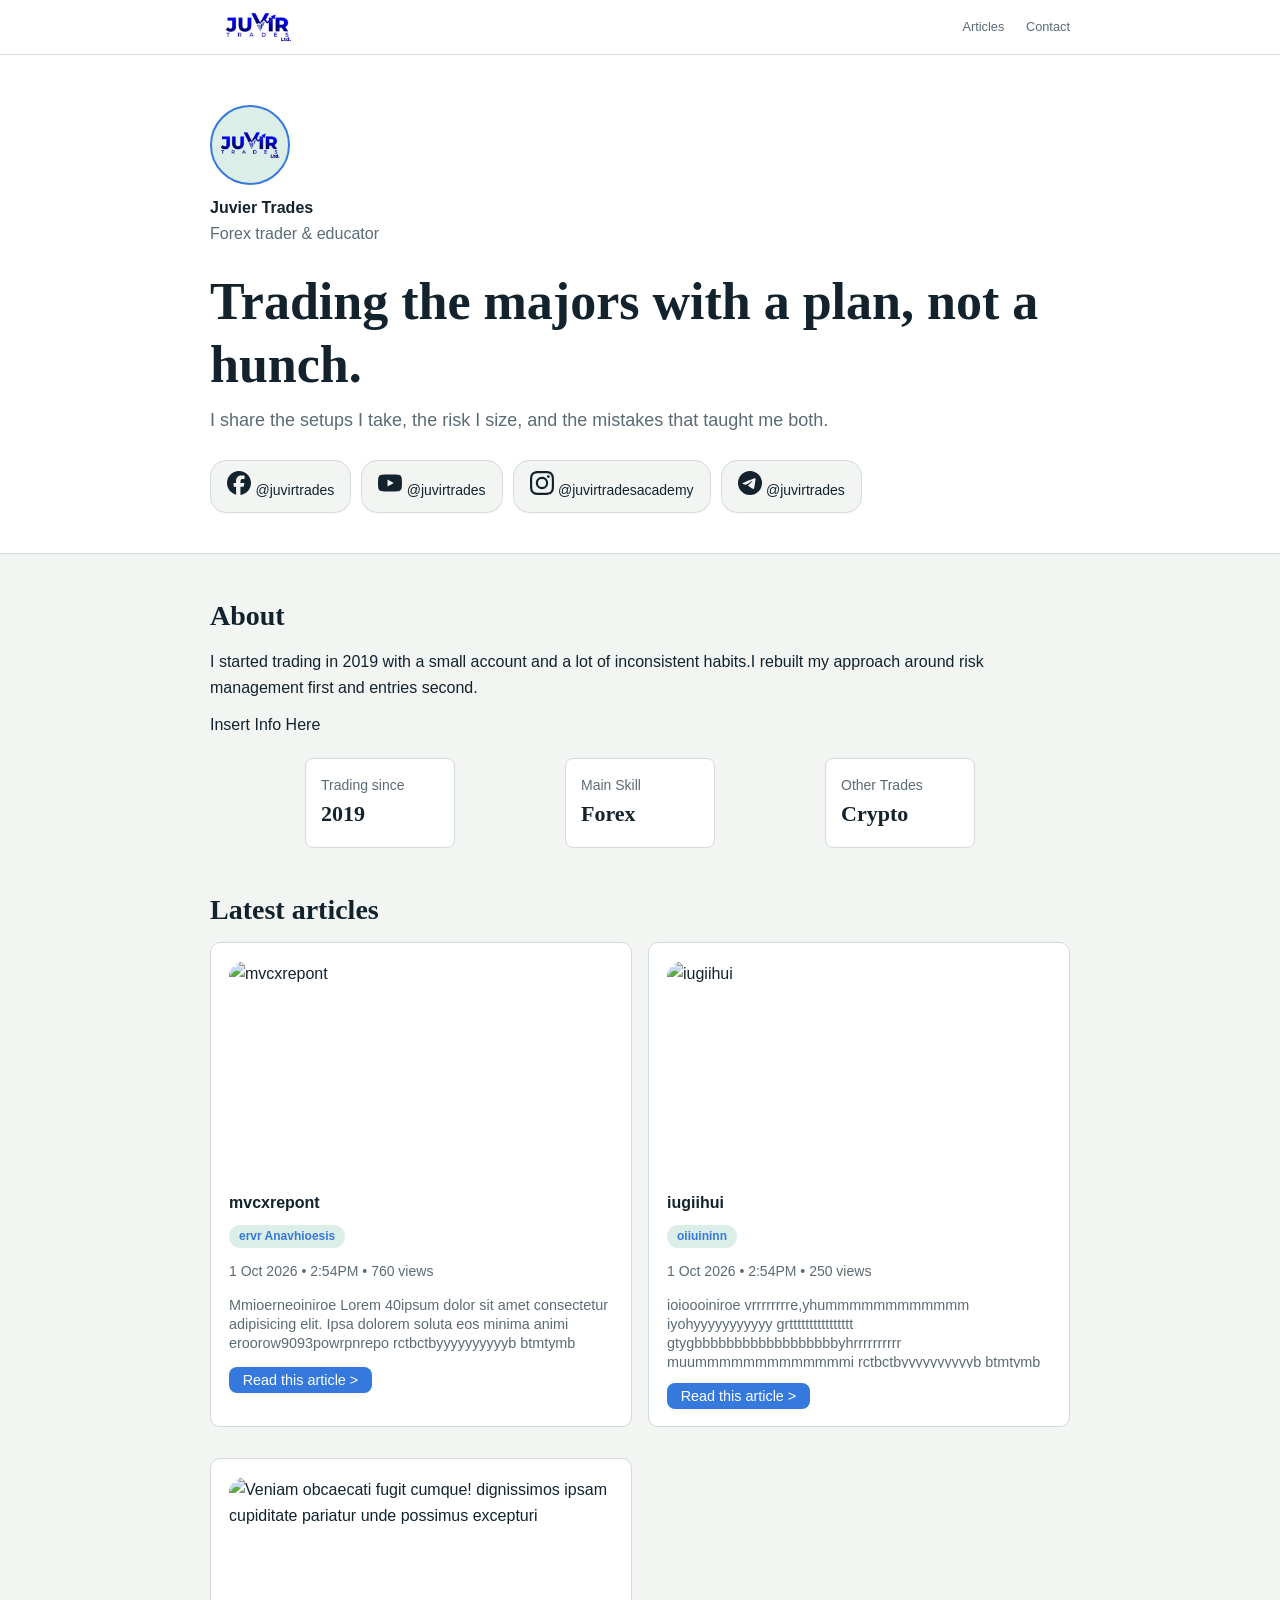
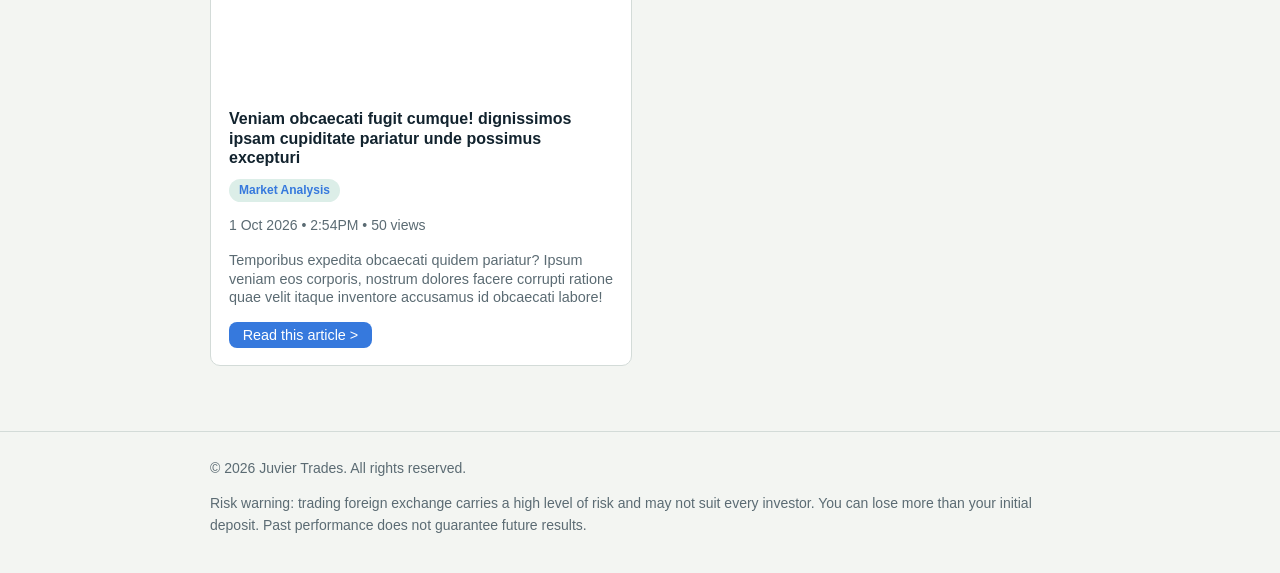
==== index.html @ c300df81 "Add files via upload" ====
<!DOCTYPE html>
<html lang="en">

<head>
  <meta charset="UTF-8">
  <meta name="viewport" content="width=device-width, initial-scale=1">
  <title>Juvier Trades | Forex Trader & Educator</title>
  <link rel="stylesheet" href="bio.css">

</head>

<body onload="get_bio_social_links(); get_latest_articles('.latest-articles')">
  <svg xmlns="http://www.w3.org/2000/svg" style="display:none">
    <symbol id="facebook" viewBox="0 0 24 24">
      <title>Facebook</title>
      <path
        d="M9.101 23.691v-7.98H6.627v-3.667h2.474v-1.58c0-4.085 1.848-5.978 5.858-5.978.401 0 .955.042 1.468.103a8.68 8.68 0 0 1 1.141.195v3.325a8.623 8.623 0 0 0-.653-.036 26.805 26.805 0 0 0-.733-.009c-.707 0-1.259.096-1.675.309a1.686 1.686 0 0 0-.679.622c-.258.42-.374.995-.374 1.752v1.297h3.919l-.386 2.103-.287 1.564h-3.246v8.245C19.396 23.238 24 18.179 24 12.044c0-6.627-5.373-12-12-12s-12 5.373-12 12c0 5.628 3.874 10.35 9.101 11.647Z" />
    </symbol>
    <symbol id="threads" viewBox="0 0 24 24">
      <title>Threads</title>
      <path
        d="M18.263 11.097c-.03-3.486-1.92-5.586-5.111-5.586-2.13 0-3.922.963-4.863 2.499l2.062 1.438c.535-.843 1.272-1.543 2.628-1.543 1.528 0 2.318.85 2.544 2.431a15 15 0 0 0-2.236-.173c-4.125 0-6.068 1.867-6.068 4.336s1.943 3.99 4.804 3.99c3.139 0 5.013-2.115 5.781-4.735.798.361 1.348 1.204 1.348 2.47 0 3.387-3.907 5.232-7.22 5.232-4.885 0-8.077-3.207-8.077-8.424 0-6.392 4.223-10.487 9.9-10.487 3.808 0 5.69 1.671 6.97 3.914l2.108-1.475C21.44 2.078 18.331 0 13.663 0 6.227 0 1.168 5.277 1.168 12.934c0 7 4.953 11.066 10.856 11.066 4.878 0 9.809-2.846 9.809-7.716 0-2.545-1.46-4.231-3.569-5.187m-6.33 4.855c-1.077 0-2.026-.512-2.026-1.453 0-1.483 1.822-1.934 3.606-1.934.678 0 1.34.045 1.927.173-.422 1.927-1.671 3.215-3.508 3.214Z" />
    </symbol>
    <symbol id="instagram" viewBox="0 0 24 24">
      <title>Instagram</title>
      <path
        d="M7.0301.084c-1.2768.0602-2.1487.264-2.911.5634-.7888.3075-1.4575.72-2.1228 1.3877-.6652.6677-1.075 1.3368-1.3802 2.127-.2954.7638-.4956 1.6365-.552 2.914-.0564 1.2775-.0689 1.6882-.0626 4.947.0062 3.2586.0206 3.6671.0825 4.9473.061 1.2765.264 2.1482.5635 2.9107.308.7889.72 1.4573 1.388 2.1228.6679.6655 1.3365 1.0743 2.1285 1.38.7632.295 1.6361.4961 2.9134.552 1.2773.056 1.6884.069 4.9462.0627 3.2578-.0062 3.668-.0207 4.9478-.0814 1.28-.0607 2.147-.2652 2.9098-.5633.7889-.3086 1.4578-.72 2.1228-1.3881.665-.6682 1.0745-1.3378 1.3795-2.1284.2957-.7632.4966-1.636.552-2.9124.056-1.2809.0692-1.6898.063-4.948-.0063-3.2583-.021-3.6668-.0817-4.9465-.0607-1.2797-.264-2.1487-.5633-2.9117-.3084-.7889-.72-1.4568-1.3876-2.1228C21.2982 1.33 20.628.9208 19.8378.6165 19.074.321 18.2017.1197 16.9244.0645 15.6471.0093 15.236-.005 11.977.0014 8.718.0076 8.31.0215 7.0301.0839m.1402 21.6932c-1.17-.0509-1.8053-.2453-2.2287-.408-.5606-.216-.96-.4771-1.3819-.895-.422-.4178-.6811-.8186-.9-1.378-.1644-.4234-.3624-1.058-.4171-2.228-.0595-1.2645-.072-1.6442-.079-4.848-.007-3.2037.0053-3.583.0607-4.848.05-1.169.2456-1.805.408-2.2282.216-.5613.4762-.96.895-1.3816.4188-.4217.8184-.6814 1.3783-.9003.423-.1651 1.0575-.3614 2.227-.4171 1.2655-.06 1.6447-.072 4.848-.079 3.2033-.007 3.5835.005 4.8495.0608 1.169.0508 1.8053.2445 2.228.408.5608.216.96.4754 1.3816.895.4217.4194.6816.8176.9005 1.3787.1653.4217.3617 1.056.4169 2.2263.0602 1.2655.0739 1.645.0796 4.848.0058 3.203-.0055 3.5834-.061 4.848-.051 1.17-.245 1.8055-.408 2.2294-.216.5604-.4763.96-.8954 1.3814-.419.4215-.8181.6811-1.3783.9-.4224.1649-1.0577.3617-2.2262.4174-1.2656.0595-1.6448.072-4.8493.079-3.2045.007-3.5825-.006-4.848-.0608M16.953 5.5864A1.44 1.44 0 1 0 18.39 4.144a1.44 1.44 0 0 0-1.437 1.4424M5.8385 12.012c.0067 3.4032 2.7706 6.1557 6.173 6.1493 3.4026-.0065 6.157-2.7701 6.1506-6.1733-.0065-3.4032-2.771-6.1565-6.174-6.1498-3.403.0067-6.156 2.771-6.1496 6.1738M8 12.0077a4 4 0 1 1 4.008 3.9921A3.9996 3.9996 0 0 1 8 12.0077" />
    </symbol>
    <symbol id="x" viewBox="0 0 24 24">
      <title>X</title>
      <path
        d="M14.234 10.162 22.977 0h-2.072l-7.591 8.824L7.251 0H.258l9.168 13.343L.258 24H2.33l8.016-9.318L16.749 24h6.993zm-2.837 3.299-.929-1.329L3.076 1.56h3.182l5.965 8.532.929 1.329 7.754 11.09h-3.182z" />
    </symbol>
    <symbol id="youtube" viewBox="0 0 24 24">
      <title>YouTube</title>
      <path
        d="M23.498 6.186a3.016 3.016 0 0 0-2.122-2.136C19.505 3.545 12 3.545 12 3.545s-7.505 0-9.377.505A3.017 3.017 0 0 0 .502 6.186C0 8.07 0 12 0 12s0 3.93.502 5.814a3.016 3.016 0 0 0 2.122 2.136c1.871.505 9.376.505 9.376.505s7.505 0 9.377-.505a3.015 3.015 0 0 0 2.122-2.136C24 15.93 24 12 24 12s0-3.93-.502-5.814zM9.545 15.568V8.432L15.818 12l-6.273 3.568z" />
    </symbol>
    <symbol id="tiktok" viewBox="0 0 24 24">
      <title>TikTok</title>
      <path
        d="M12.525.02c1.31-.02 2.61-.01 3.91-.02.08 1.53.63 3.09 1.75 4.17 1.12 1.11 2.7 1.62 4.24 1.79v4.03c-1.44-.05-2.89-.35-4.2-.97-.57-.26-1.1-.59-1.62-.93-.01 2.92.01 5.84-.02 8.75-.08 1.4-.54 2.79-1.35 3.94-1.31 1.92-3.58 3.17-5.91 3.21-1.43.08-2.86-.31-4.08-1.03-2.02-1.19-3.44-3.37-3.65-5.71-.02-.5-.03-1-.01-1.49.18-1.9 1.12-3.72 2.58-4.96 1.66-1.44 3.98-2.13 6.15-1.72.02 1.48-.04 2.96-.04 4.44-.99-.32-2.15-.23-3.02.37-.63.41-1.11 1.04-1.36 1.75-.21.51-.15 1.07-.14 1.61.24 1.64 1.82 3.02 3.5 2.87 1.12-.01 2.19-.66 2.77-1.61.19-.33.4-.67.41-1.06.1-1.79.06-3.57.07-5.36.01-4.03-.01-8.05.02-12.07z" />
    </symbol>
    <symbol id="whatsapp" viewBox="0 0 24 24">
      <title>WhatsApp</title>
      <path
        d="M17.472 14.382c-.297-.149-1.758-.867-2.03-.967-.273-.099-.471-.148-.67.15-.197.297-.767.966-.94 1.164-.173.199-.347.223-.644.075-.297-.15-1.255-.463-2.39-1.475-.883-.788-1.48-1.761-1.653-2.059-.173-.297-.018-.458.13-.606.134-.133.298-.347.446-.52.149-.174.198-.298.298-.497.099-.198.05-.371-.025-.52-.075-.149-.669-1.612-.916-2.207-.242-.579-.487-.5-.669-.51-.173-.008-.371-.01-.57-.01-.198 0-.52.074-.792.372-.272.297-1.04 1.016-1.04 2.479 0 1.462 1.065 2.875 1.213 3.074.149.198 2.096 3.2 5.077 4.487.709.306 1.262.489 1.694.625.712.227 1.36.195 1.871.118.571-.085 1.758-.719 2.006-1.413.248-.694.248-1.289.173-1.413-.074-.124-.272-.198-.57-.347m-5.421 7.403h-.004a9.87 9.87 0 01-5.031-1.378l-.361-.214-3.741.982.998-3.648-.235-.374a9.86 9.86 0 01-1.51-5.26c.001-5.45 4.436-9.884 9.888-9.884 2.64 0 5.122 1.03 6.988 2.898a9.825 9.825 0 012.893 6.994c-.003 5.45-4.437 9.884-9.885 9.884m8.413-18.297A11.815 11.815 0 0012.05 0C5.495 0 .16 5.335.157 11.892c0 2.096.547 4.142 1.588 5.945L.057 24l6.305-1.654a11.882 11.882 0 005.683 1.448h.005c6.554 0 11.89-5.335 11.893-11.893a11.821 11.821 0 00-3.48-8.413Z" />
    </symbol>
    <symbol id="telegram" viewBox="0 0 24 24">
      <title>Telegram</title>
      <path
        d="M11.944 0A12 12 0 0 0 0 12a12 12 0 0 0 12 12 12 12 0 0 0 12-12A12 12 0 0 0 12 0a12 12 0 0 0-.056 0zm4.962 7.224c.1-.002.321.023.465.14a.506.506 0 0 1 .171.325c.016.093.036.306.02.472-.18 1.898-.962 6.502-1.36 8.627-.168.9-.499 1.201-.82 1.23-.696.065-1.225-.46-1.9-.902-1.056-.693-1.653-1.124-2.678-1.8-1.185-.78-.417-1.21.258-1.91.177-.184 3.247-2.977 3.307-3.23.007-.032.014-.15-.056-.212s-.174-.041-.249-.024c-.106.024-1.793 1.14-5.061 3.345-.48.33-.913.49-1.302.48-.428-.008-1.252-.241-1.865-.44-.752-.245-1.349-.374-1.297-.789.027-.216.325-.437.893-.663 3.498-1.524 5.83-2.529 6.998-3.014 3.332-1.386 4.025-1.627 4.476-1.635z" />
    </symbol>
  </svg>

   <header class="site-header">
    <div class="container">
      <a class="logo" href="bio-page.html"><img src="logo-wide.png" ></a>
      <nav>
        <a href="articles.html">Articles</a>
        <a href="inquiry-form.html">Contact</a>
      </nav>
    </div>
  </header>

  <!-- ===== TOP SECTION: name, headline, social links ===== -->
  <div class="top">
    <div class="container">

      <!-- Replace CN with <img src="photo.jpg" alt="Client Name"> to use a real photo -->
      <div class="photo"><img src="logo-light.png" alt="Client Name"></div>
      <p class="name"> Juvier Trades</p>
      <p class="job">Forex trader & educator</p>

      <h1>Trading the majors with a plan, not a hunch.</h1>
      <p class="intro">
        I share the setups I take, the risk I size, and the mistakes that taught me both.
      </p>

      <!-- Social media: change each link and handle. Delete any line you don't need. -->
      <ul class="social"></ul>

    </div>
  </div>

  <div class="container">

    <!-- ===== ABOUT ===== -->
    <div class="section">
      <h2>About</h2>
      <p>
        I started trading in 2019 with a small account and a lot of inconsistent habits.I rebuilt my approach around
        risk
        management first and entries second.
      </p>
      <p>
        Insert Info Here
      </p>

      <div class="facts">
        <div class="fact"><span>Trading since</span><strong>2019</strong></div>
        <div class="fact"><span>Main Skill</span><strong>Forex</strong></div>
        <div class="fact"><span>Other Trades</span><strong>Crypto</strong></div>
      </div>
    </div>

    <!-- ===== LATEST ARTICLE ===== -->
    <div class="section">
      <h2>Latest articles</h2>
      <div class="latest-articles">

      </div>
    </div>

  </div>

  <!-- ===== OFFERS ===== -->
  <div class="section" style="display:none">
  </div>

  <!-- ===== FOOTER ===== -->
  <div class="footer">
    <div class="container">
      <p>&copy; 2026 Juvier Trades. All rights reserved.</p>
      <p>
        Risk warning: trading foreign exchange carries a high level of risk and may not
        suit every investor. You can lose more than your initial deposit. Past performance
        does not guarantee future results.
      </p>
    </div>
  </div>

  <script src="data.js"></script>
  <script src="admin.js"></script>

</body>

</html>
---- bio.css ----
:root {
  --bg: #f2f5f8;
  --pr: #6299ec;
  --prl: #95bbf3b0;
  --prd: #3679dd;
  --prtext: white;
  --mut: #5b6b7a;
  --card: #fff;
  --line: #dbe2e8;
  --ac: #0e8a5f;
  --acfg: #fff;
  --dn: #c8372d;
  box-sizing: border-box;
}

* {
  box-sizing: border-box;
}

.box {
  padding: 18px;
  margin-bottom: 15px;
  background: #ffffff;
  border: 1px solid #d3dbd8;
  border-radius: 10px;
  display: flex;
  flex-direction: column;
  overflow: clip;
}


body {
  margin: 0;
  font-family: Arial, Helvetica, sans-serif;
  line-height: 1.6;
  color: #12232e;
  /* main text colour */
  background: #f3f5f2;
  /* page background */
}

h1,
h2,
h3 {
  font-family: Georgia, "Times New Roman", serif;
  margin: 0 0 10px;
}

p {
  margin: 0 0 12px;
}

a {
  color: var(--prd);
  /* green accent for links */
}

/* Centres the content and stops it getting too wide */
.container {
  max-width: 900px;
  margin: 0 auto;
  padding: 0 20px;
}

.site-header {
  background: #ffffff;
  border-bottom: 1px solid #d3dbd8;
  font-size: 0.8rem;
  position: sticky;
  top: 0;
}

.site-header .container {
  display: flex;
  justify-content: space-between;
  align-items: center;
}

.logo {
  font-family: Georgia, serif;
  font-weight: bold;
  text-decoration: none;
  display: flex;
  align-items: center;
  width: 7.5em;
  scale: 1.55;
}

.logo > img {
  aspect-ratio: 16/9;
  width: 100%;
    height: auto;
}

.site-header nav a {
  margin-left: 18px;
  color: #5b6b73;
  text-decoration: none;
}

.site-header nav a:hover {
  color: var(--pr);
}


/* ---------- Top section ---------- */
.top {
  padding: 50px 0 40px;
  background: #ffffff;
  border-bottom: 1px solid #d3dbd8;
}

.photo {
  width: 80px;
  height: 80px;
  border-radius: 50%;
  /* makes it a circle */
  background: #dceee8;
  border: 2px solid var(--prd);
  color: var(--prl);
  font-size: 26px;
  font-weight: bold;
  text-align: center;
  line-height: 76px;
  /* centres the initials */
  margin-bottom: 10px;
}

.photo img {
  width: 100%;
  height: 100%;
  border-radius: 50%;
  object-fit: cover;
}

.name {
  font-weight: bold;
  margin: 0;
}

.job {
  color: #5b6b73;
  margin-bottom: 25px;
}

.top h1 {
  font-size: 36px;
  line-height: 1.2;
}

.intro {
  color: #5b6b73;
  font-size: 18px;
}

/* ---------- Social media links ---------- */
.social {
  list-style: none;
  /* removes bullet points */
  margin: 25px 0 0;
  padding: 0;
  display: flex;
  flex-wrap: wrap;
  /* moves links to a new line on small screens */
  gap: 10px;
}

.social a {
  display: block;
  padding: 10px 16px;
  border: 1px solid #d3dbd8;
  border-radius: 1pc;
  background: #f3f5f2;
  color: #12232e;
  text-decoration: none;
}

.social a span {
  font-size: 0.875em;
}


.social a:hover {
  border-color: var(--prd);
  background: var(--prl);
}

/* ---------- Page sections ---------- */
.section {
  padding: 40px 0 0;
}

.section h2 {
  font-size: 28px;
}

/* ---------- About ---------- */
.facts {
  display: flex;
  flex-wrap: wrap;
  gap: 15px;
  margin-top: 20px;
}

.fact {
  min-width: 150px;
  padding: 15px;
  background: #ffffff;
  border: 1px solid #d3dbd8;
  border-radius: 8px;
}

.fact span {
  display: block;
  color: #5b6b73;
  font-size: 14px;
}

.fact strong {
  font-family: Georgia, serif;
  font-size: 22px;
}

/* ---------- Latest article box ---------- */
.article {
  padding: 1em;
  background: #ffffff;
  border: 1px solid #d3dbd8;
  border-radius: 10px;
}

.date {
  color: #5b6b73;
  font-size: 14px;
}

/* ---------- Offers ---------- */
.offer {
  padding: 20px;
  margin-bottom: 15px;
  background: #ffffff;
  border: 1px solid #d3dbd8;
  border-radius: 10px;
}

.price {
  font-family: Georgia, serif;
  font-size: 24px;
  font-weight: bold;
  margin: 10px 0;
}

.old-price {
  color: #5b6b73;
  font-size: 16px;
  text-decoration: line-through;
  /* crosses out the old price */
}

.label {
  display: inline-block;
  padding: 2px 10px;
  border-radius: 20px;
  background: #dceee8;
  color: var(--prd);
  font-size: 13px;
  font-family: Arial, sans-serif;
}

/* Buttons */
.button {
  display: inline-block;
  padding: 12px 22px;
  border-radius: 8px;
  background: var(--pr);
  color: #ffffff;
  text-decoration: none;
  font-weight: bold;
}

.button:hover {
  background: var(--prd);
}

/* ---------- Footer ---------- */
.footer {
  margin-top: 50px;
  padding: 25px 0;
  border-top: 1px solid #d3dbd8;
  color: #5b6b73;
  font-size: 14px;
}

.article-img>img {
  width: 100%;
  aspect-ratio: 16/9;
  object-fit: cover;
  display: block;
  margin-bottom: 1em;
  height: auto;
  border-radius: 1pc 1pc 0 0;
}

.nav-image {
  width: 1em;

}

.article-content-display {
  flex: 1;
}

.article-content-display>p {
  margin: 1em 0;
  max-height: 5em;
  text-overflow: ellipsis;
  overflow: clip;
  line-height: 1.3;
  display: -webkit-box;
  -webkit-box-orient: vertical;
  -webkit-line-clamp: 4;
  line-clamp: 4;
  font-size: 0.9em;
}

.badge {
  display: inline-block;
  padding: 2px 10px;
  border-radius: 20px;
  font-size: 12px;
  font-weight: bold;
  background: #dceee8;
  color: var(--prd);
  margin: 1em 0;
}

.small {
  color: #5b6b73;
  font-size: 14px;
}

.article-content-display>strong {
  max-height: 4em;
  display: block;
  line-height: 1.2;
  display: -webkit-box;
  -webkit-box-orient: vertical;
  -webkit-line-clamp: 3;
  line-clamp: 3;
  text-overflow: ellipsis;
  overflow: hidden;
}

.article-content-display>a {
  padding: 0.35em 0.95em;
  background-color: var(--prd);
  text-decoration: none;
  font-size: 0.9em;
  border-radius: 0.5pc;
  color: white;
}

/* ---------- Bigger screens (tablets and computers) ---------- */
@media (min-width: 700px) {
  .top h1 {
    font-size: 52px;
  }

  .article {
    display: flex;
    gap: 25px;
    align-items: center;
  }

  .article-img {
    margin-bottom: 0 !important;
  }

  .facts {
    justify-content: space-evenly;
  }

  .latest-articles {
    display: grid;
    grid-template-columns: 1fr 1fr;
    gap: 1em;
  }
}
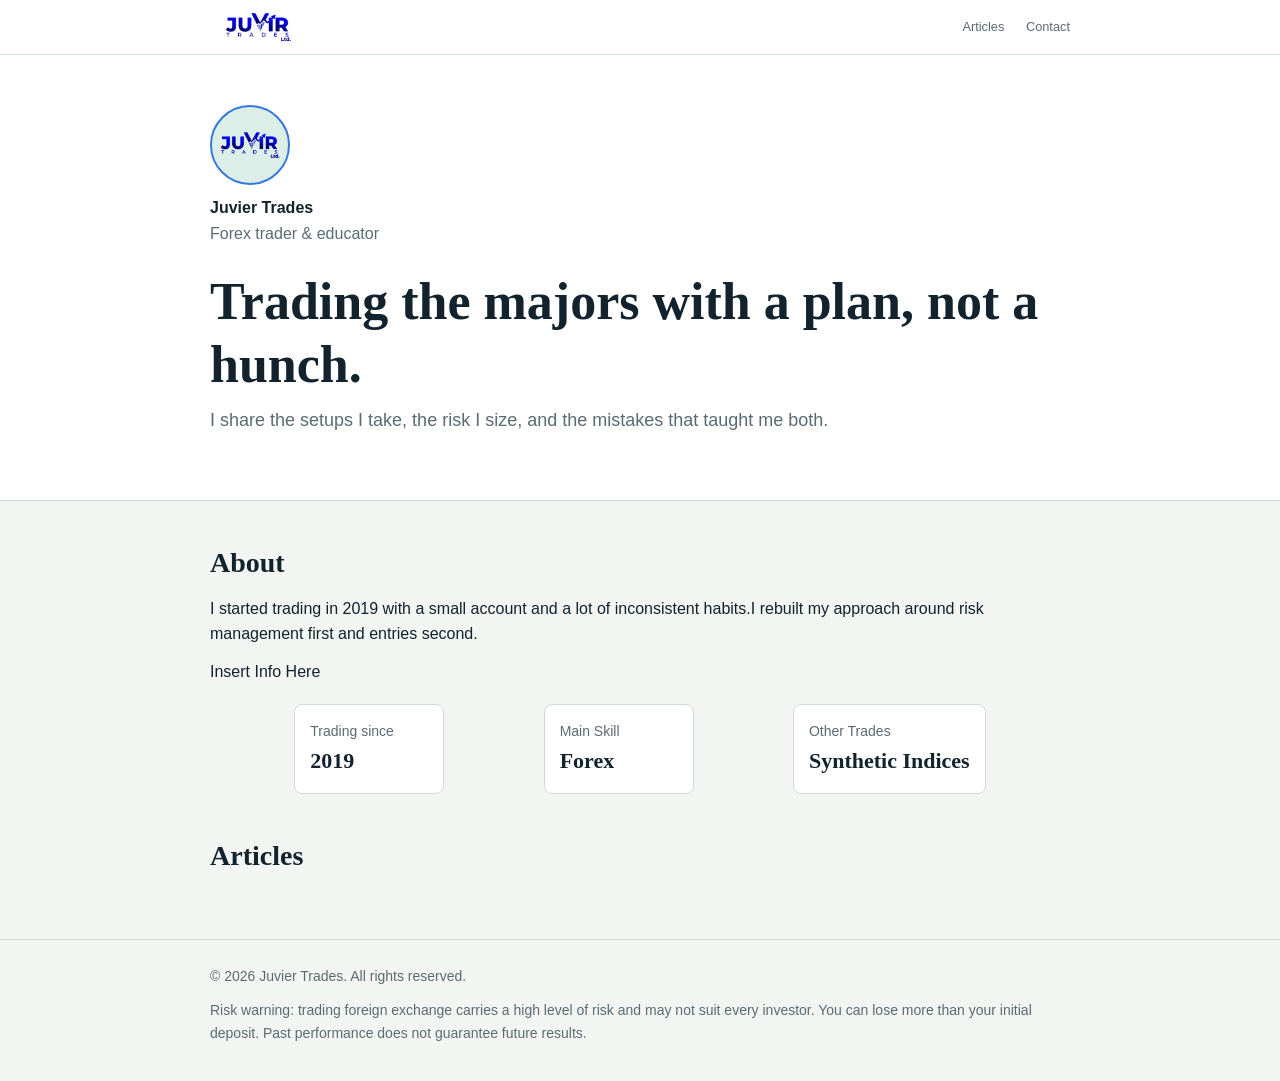
==== commit 478aac3e: "Update index.html" ====
--- a/index.html
+++ b/index.html
@@ -9,7 +9,7 @@
 
 </head>
 
-<body onload="get_bio_social_links(); get_latest_articles('.latest-articles')">
+<body id="bio" onload="get_bio_social_links();">
   <svg xmlns="http://www.w3.org/2000/svg" style="display:none">
     <symbol id="facebook" viewBox="0 0 24 24">
       <title>Facebook</title>
@@ -100,13 +100,13 @@
       <div class="facts">
         <div class="fact"><span>Trading since</span><strong>2019</strong></div>
         <div class="fact"><span>Main Skill</span><strong>Forex</strong></div>
-        <div class="fact"><span>Other Trades</span><strong>Crypto</strong></div>
+        <div class="fact"><span>Other Trades</span><strong>Synthetic Indices</strong></div>
       </div>
     </div>
 
     <!-- ===== LATEST ARTICLE ===== -->
     <div class="section">
-      <h2>Latest articles</h2>
+      <h2>Articles</h2>
       <div class="latest-articles">
 
       </div>
@@ -130,9 +130,8 @@
     </div>
   </div>
 
-  <script src="data.js"></script>
-  <script src="admin.js"></script>
-
+  <script src="articles.js" type="module"></script>
+  <script src="main.js"></script>
 </body>
 
 </html>
